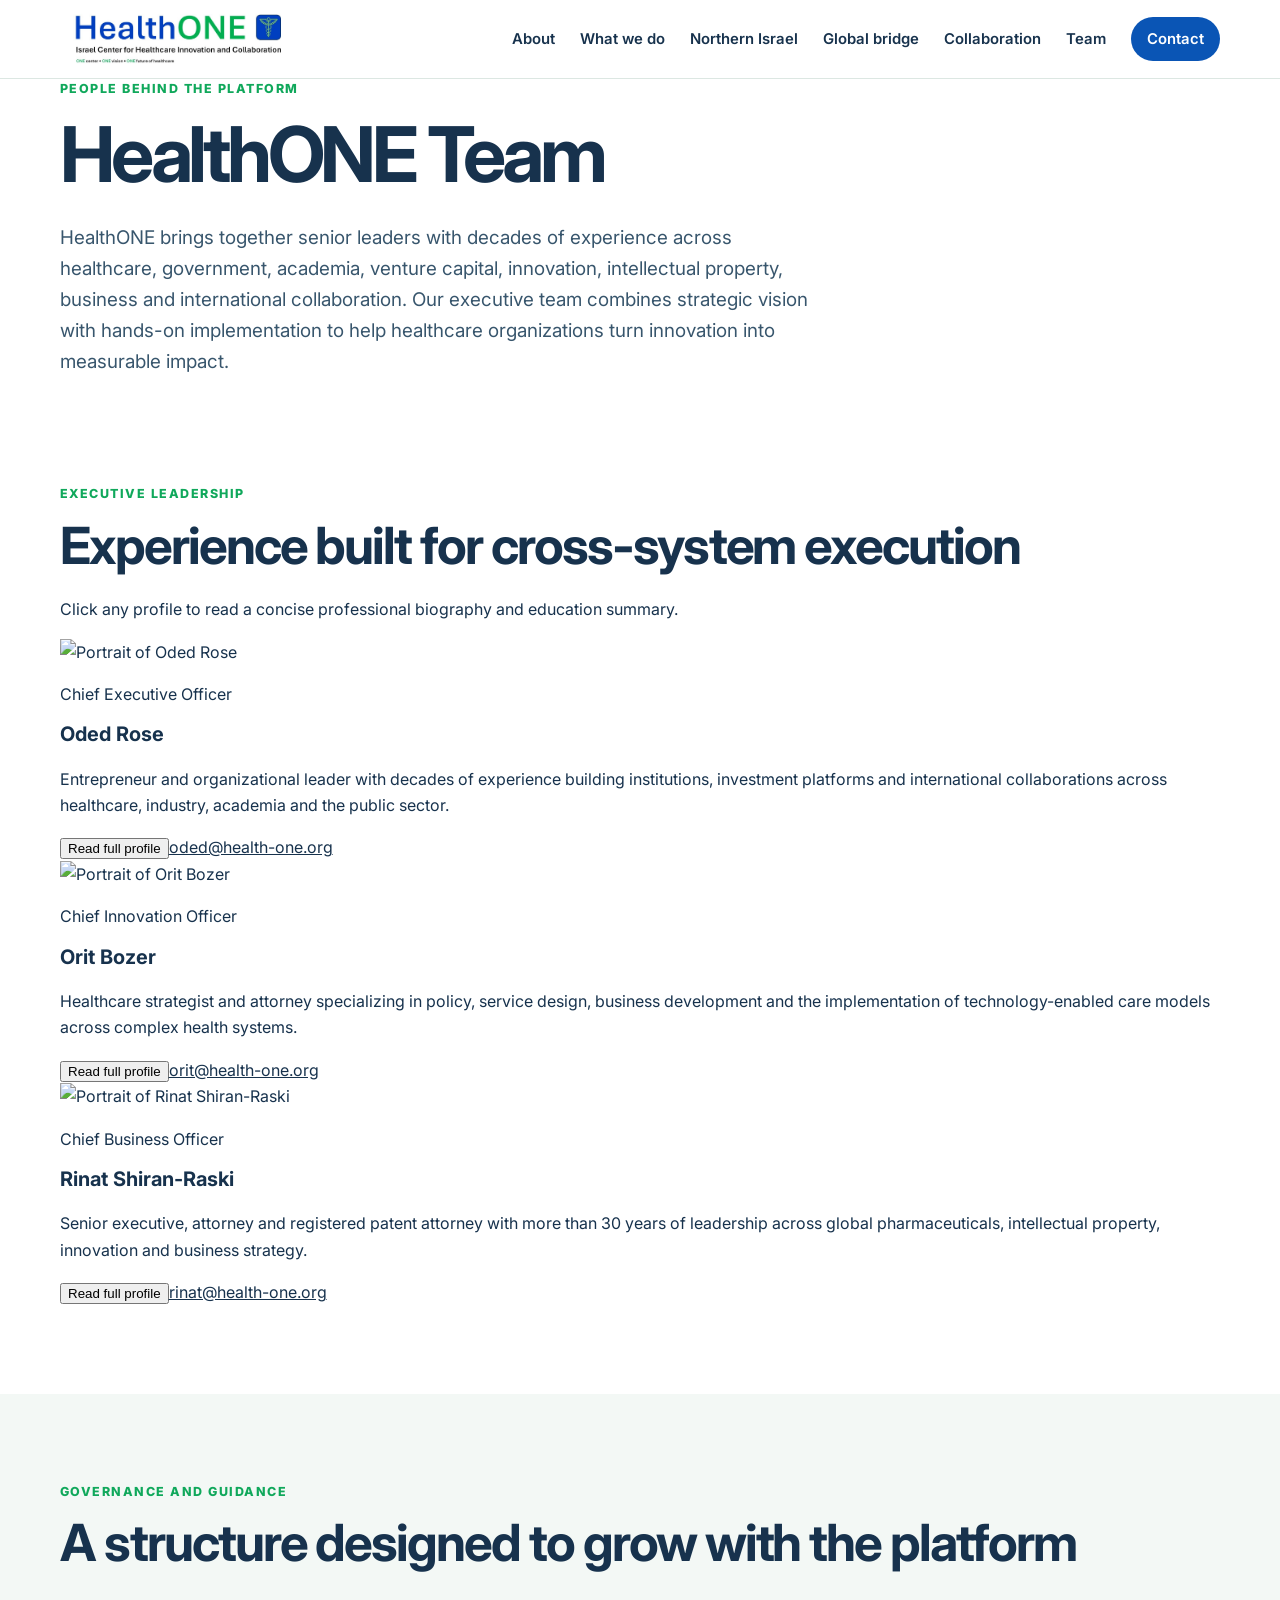
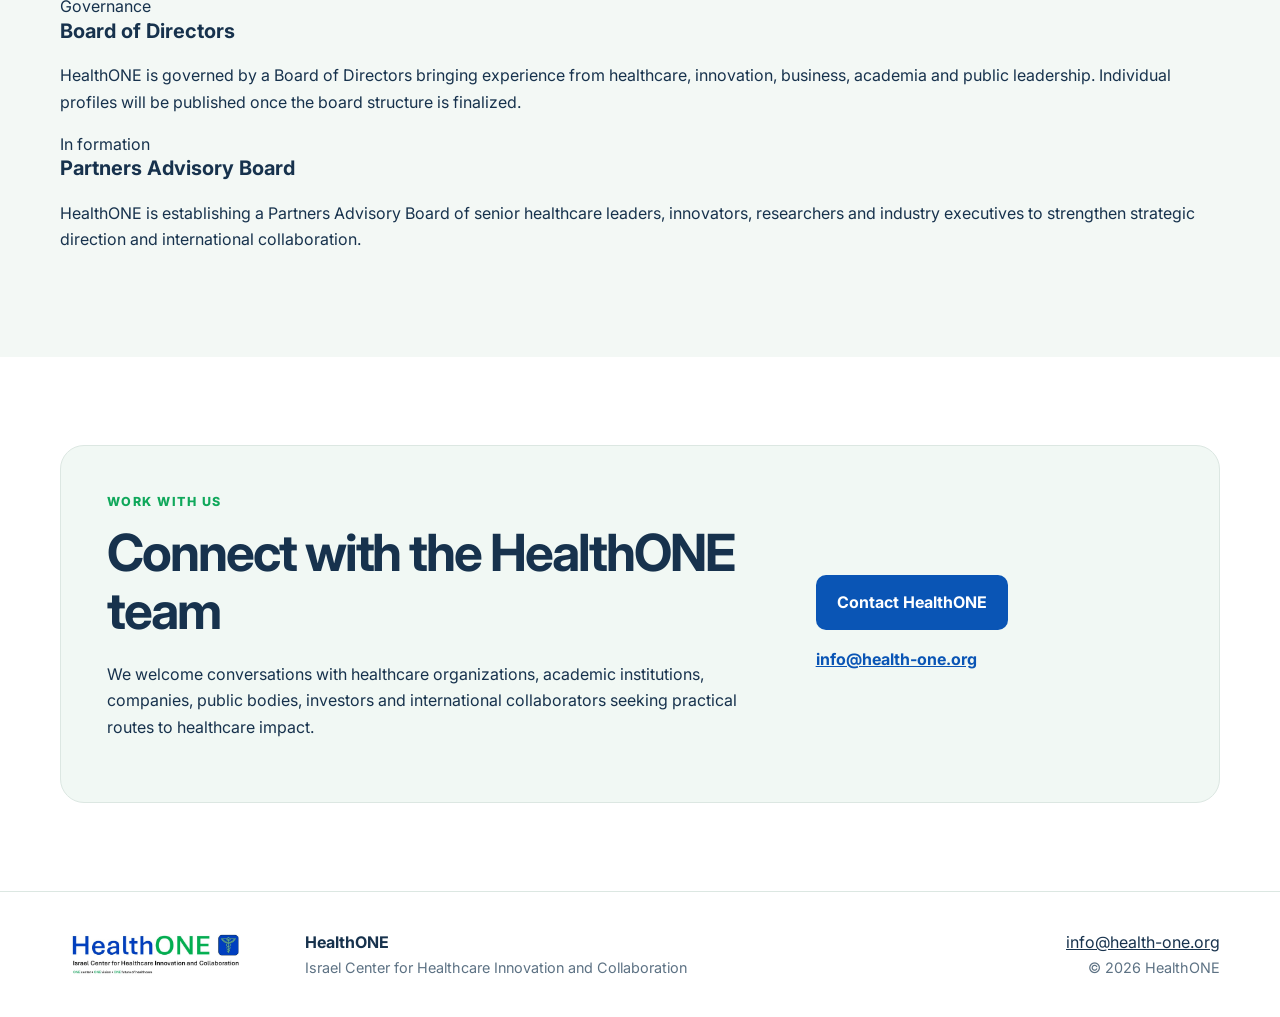
==== team.html @ ae6fb3e2 "Create HealthONE executive team page" ====
<!doctype html>
<html lang="en">
<head>
  <meta charset="utf-8">
  <meta name="viewport" content="width=device-width, initial-scale=1">
  <title>HealthONE Team | Executive Leadership</title>
  <meta name="description" content="Meet the HealthONE executive team, bringing senior experience across healthcare, government, innovation, venture capital, intellectual property, business and international collaboration.">
  <meta name="robots" content="index,follow,max-image-preview:large">
  <link rel="canonical" href="https://health-one.org/team.html">
  <link rel="icon" type="image/jpeg" href="/logo.jpg">
  <link rel="manifest" href="/site.webmanifest">
  <meta property="og:type" content="website">
  <meta property="og:site_name" content="HealthONE">
  <meta property="og:title" content="HealthONE Executive Team">
  <meta property="og:description" content="Senior leaders combining strategic vision with hands-on execution across healthcare, innovation, policy, business and international collaboration.">
  <meta property="og:url" content="https://health-one.org/team.html">
  <meta property="og:image" content="https://health-one.org/logo.jpg">
  <meta name="twitter:card" content="summary_large_image">
  <meta name="theme-color" content="#0a55b5">
  <link rel="preconnect" href="https://fonts.googleapis.com">
  <link rel="preconnect" href="https://fonts.gstatic.com" crossorigin>
  <link href="https://fonts.googleapis.com/css2?family=Inter:wght@400;500;600;700;800&display=swap" rel="stylesheet">
  <link rel="stylesheet" href="/styles.css">
  <script type="application/ld+json">
  {
    "@context": "https://schema.org",
    "@graph": [
      {
        "@type": "AboutPage",
        "name": "HealthONE Executive Team",
        "url": "https://health-one.org/team.html",
        "isPartOf": {"@type": "WebSite", "name": "HealthONE", "url": "https://health-one.org/"}
      },
      {
        "@type": "Person",
        "name": "Oded Rose",
        "jobTitle": "Chief Executive Officer",
        "worksFor": {"@type": "NonprofitOrganization", "name": "HealthONE", "url": "https://health-one.org/"}
      },
      {
        "@type": "Person",
        "name": "Orit Bozer",
        "jobTitle": "Chief Innovation Officer",
        "worksFor": {"@type": "NonprofitOrganization", "name": "HealthONE", "url": "https://health-one.org/"}
      },
      {
        "@type": "Person",
        "name": "Rinat Shiran-Raski",
        "jobTitle": "Chief Business Officer",
        "worksFor": {"@type": "NonprofitOrganization", "name": "HealthONE", "url": "https://health-one.org/"}
      }
    ]
  }
  </script>
</head>
<body>
  <header class="site-header">
    <div class="container nav-wrap">
      <a class="brand" href="/" aria-label="HealthONE home"><img src="/logo.jpg" alt="HealthONE - Israel Center for Healthcare Innovation and Collaboration"></a>
      <button class="menu-button" aria-expanded="false" aria-controls="main-nav">Menu</button>
      <nav id="main-nav" class="main-nav" aria-label="Main navigation">
        <a href="/#about">About</a><a href="/#work">What we do</a><a href="/#north">Northern Israel</a><a href="/#global">Global bridge</a><a href="/#membership">Collaboration</a><a href="/team.html" aria-current="page">Team</a><a class="nav-cta" href="mailto:info@health-one.org">Contact</a>
      </nav>
    </div>
  </header>

  <main>
    <section class="team-hero">
      <div class="container team-hero-inner">
        <p class="eyebrow">People behind the platform</p>
        <h1>HealthONE Team</h1>
        <p class="lead">HealthONE brings together senior leaders with decades of experience across healthcare, government, academia, venture capital, innovation, intellectual property, business and international collaboration. Our executive team combines strategic vision with hands-on implementation to help healthcare organizations turn innovation into measurable impact.</p>
      </div>
    </section>

    <section class="section team-section" aria-labelledby="executive-team-title">
      <div class="container">
        <div class="section-heading">
          <div><p class="eyebrow">Executive leadership</p><h2 id="executive-team-title">Experience built for cross-system execution</h2></div>
          <p>Click any profile to read a concise professional biography and education summary.</p>
        </div>

        <div class="team-grid">
          <article class="profile-card">
            <img src="/assets/team-oded.svg" alt="Portrait of Oded Rose" width="600" height="600">
            <div class="profile-card-body">
              <p class="profile-role">Chief Executive Officer</p>
              <h3>Oded Rose</h3>
              <p>Entrepreneur and organizational leader with decades of experience building institutions, investment platforms and international collaborations across healthcare, industry, academia and the public sector.</p>
              <div class="profile-links"><button class="profile-button" type="button" data-dialog="oded-profile">Read full profile</button><a href="mailto:oded@health-one.org">oded@health-one.org</a></div>
            </div>
          </article>

          <article class="profile-card">
            <img src="/assets/team-orit.svg" alt="Portrait of Orit Bozer" width="600" height="600">
            <div class="profile-card-body">
              <p class="profile-role">Chief Innovation Officer</p>
              <h3>Orit Bozer</h3>
              <p>Healthcare strategist and attorney specializing in policy, service design, business development and the implementation of technology-enabled care models across complex health systems.</p>
              <div class="profile-links"><button class="profile-button" type="button" data-dialog="orit-profile">Read full profile</button><a href="mailto:orit@health-one.org">orit@health-one.org</a></div>
            </div>
          </article>

          <article class="profile-card">
            <img src="/assets/team-rinat.svg" alt="Portrait of Rinat Shiran-Raski" width="600" height="600">
            <div class="profile-card-body">
              <p class="profile-role">Chief Business Officer</p>
              <h3>Rinat Shiran-Raski</h3>
              <p>Senior executive, attorney and registered patent attorney with more than 30 years of leadership across global pharmaceuticals, intellectual property, innovation and business strategy.</p>
              <div class="profile-links"><button class="profile-button" type="button" data-dialog="rinat-profile">Read full profile</button><a href="mailto:rinat@health-one.org">rinat@health-one.org</a></div>
            </div>
          </article>
        </div>
      </div>
    </section>

    <section class="section muted governance-section" aria-labelledby="governance-title">
      <div class="container">
        <p class="eyebrow">Governance and guidance</p>
        <h2 id="governance-title">A structure designed to grow with the platform</h2>
        <div class="future-grid">
          <article>
            <span class="future-label">Governance</span>
            <h3>Board of Directors</h3>
            <p>HealthONE is governed by a Board of Directors bringing experience from healthcare, innovation, business, academia and public leadership. Individual profiles will be published once the board structure is finalized.</p>
          </article>
          <article>
            <span class="future-label">In formation</span>
            <h3>Partners Advisory Board</h3>
            <p>HealthONE is establishing a Partners Advisory Board of senior healthcare leaders, innovators, researchers and industry executives to strengthen strategic direction and international collaboration.</p>
          </article>
        </div>
      </div>
    </section>

    <section class="section">
      <div class="container cta-panel">
        <div><p class="eyebrow">Work with us</p><h2>Connect with the HealthONE team</h2><p>We welcome conversations with healthcare organizations, academic institutions, companies, public bodies, investors and international collaborators seeking practical routes to healthcare impact.</p></div>
        <div class="cta-actions"><a class="button primary" href="mailto:info@health-one.org?subject=HealthONE%20collaboration">Contact HealthONE</a><a class="text-link" href="mailto:info@health-one.org">info@health-one.org</a></div>
      </div>
    </section>
  </main>

  <dialog class="profile-dialog" id="oded-profile" aria-labelledby="oded-name">
    <button class="dialog-close" type="button" aria-label="Close profile">×</button>
    <div class="dialog-profile-header"><img src="/assets/team-oded.svg" alt="" width="180" height="180"><div><p class="profile-role">Chief Executive Officer</p><h2 id="oded-name">Oded Rose</h2><a href="mailto:oded@health-one.org">oded@health-one.org</a></div></div>
    <div class="dialog-copy">
      <p>Oded Rose is an entrepreneur, executive and organizational leader with decades of experience founding, managing and scaling complex organizations. His work spans healthcare, industry, venture capital, academia and public affairs in Israel and internationally, with a particular focus on building cross-sector partnerships and translating strategy into execution.</p>
      <p>Oded has led organizations and initiatives from inception through growth, including strategy formation, multi-stakeholder ecosystem management, investment processes, business development and organizational alignment. As CEO of the Israel-America Chamber of Commerce, he launched and led a federally funded healthcare initiative that developed long-term medical innovation collaboration between Israel and the United States. He also founded and managed Aurum Ventures, an early Israeli investor in medical technology, and served on the boards of numerous biotechnology and medical-device companies.</p>
      <p>He founded HealthONE to connect healthcare organizations, academia, industry and public bodies and accelerate the system-wide implementation of healthcare innovation.</p>
      <h3>Education</h3>
      <ul><li>M.Sc. with Honors in Medical Research, Tel Aviv University School of Medicine</li><li>M.B.A., The Wharton School, University of Pennsylvania</li><li>M.A. in International Studies, University of Pennsylvania</li></ul>
    </div>
  </dialog>

  <dialog class="profile-dialog" id="orit-profile" aria-labelledby="orit-name">
    <button class="dialog-close" type="button" aria-label="Close profile">×</button>
    <div class="dialog-profile-header"><img src="/assets/team-orit.svg" alt="" width="180" height="180"><div><p class="profile-role">Chief Innovation Officer</p><h2 id="orit-name">Orit Bozer, Adv.</h2><a href="mailto:orit@health-one.org">orit@health-one.org</a></div></div>
    <div class="dialog-copy">
      <p>Orit Bozer is a healthcare strategic consultant and attorney with extensive experience in policy advocacy, business development and cross-organizational program management. She has deep familiarity with the Israeli healthcare system and the interfaces among regulators, healthcare providers, hospitals, technology companies, patient groups and public institutions.</p>
      <p>Orit specializes in mapping health-system needs, designing tailored service models and guiding programs from concept through implementation. She previously served as a senior advisor to Israel's Minister of Health, gaining in-depth experience in health policy, health economics and governmental decision-making. She has also developed technology-enabled services and care-delivery models for major healthcare organizations, including advanced homecare, remote services and resilient community-care capabilities.</p>
      <p>Her experience includes regulatory and compliance pathways for piloting and scaling healthcare innovation, as well as managing a United States–Israel technology innovation program that connected companies and healthcare stakeholders across both markets.</p>
      <h3>Education</h3>
      <ul><li>LL.B. in Law, Tel Aviv University</li><li>LL.M. in Law, Tel Aviv University</li></ul>
    </div>
  </dialog>

  <dialog class="profile-dialog" id="rinat-profile" aria-labelledby="rinat-name">
    <button class="dialog-close" type="button" aria-label="Close profile">×</button>
    <div class="dialog-profile-header"><img src="/assets/team-rinat.svg" alt="" width="180" height="180"><div><p class="profile-role">Chief Business Officer</p><h2 id="rinat-name">Rinat Shiran-Raski</h2><p class="credential-line">Adv., Registered Patent Attorney</p><a href="mailto:rinat@health-one.org">rinat@health-one.org</a></div></div>
    <div class="dialog-copy">
      <p>Rinat Shiran-Raski is a senior executive, attorney and registered patent attorney with more than 30 years of leadership experience in the global pharmaceutical industry. Her career operates at the intersection of science, intellectual property, law, innovation and business strategy.</p>
      <p>Rinat has formulated and executed business strategies, commercialized innovation, structured international partnerships and led change in complex, multi-stakeholder organizations across dozens of markets. In senior global intellectual-property and international legal roles, she established and led international teams and transformed technical functions into proactive, value-generating business partners.</p>
      <p>At HealthONE, Rinat supports innovation organizations and healthcare providers in moving from concept and pilot stages toward robust business models, strategic alliances, risk management and large-scale implementation. Her work combines regulatory insight, stakeholder alignment, commercialization strategy and end-to-end execution.</p>
      <h3>Education</h3>
      <ul><li>M.Sc. in Biology, Weizmann Institute of Science</li><li>B.Sc. in Biology, Tel Aviv University</li><li>LL.B. in Law, Reichman University</li></ul>
    </div>
  </dialog>

  <footer><div class="container footer-grid"><img src="/logo.jpg" alt="HealthONE"><div><strong>HealthONE</strong><span>Israel Center for Healthcare Innovation and Collaboration</span></div><div><a href="mailto:info@health-one.org">info@health-one.org</a><span>© 2026 HealthONE</span></div></div></footer>
  <script src="/script.js" defer></script>
</body>
</html>
---- styles.css ----
:root{--blue:#0a55b5;--green:#10a85b;--ink:#17324d;--muted:#5d7284;--pale:#f3f8f5;--line:#dce7e2;--white:#fff;--max:1160px}*{box-sizing:border-box}html{scroll-behavior:smooth}body{margin:0;font-family:Inter,Arial,sans-serif;color:var(--ink);line-height:1.65;background:#fff}a{color:inherit}.container{width:min(var(--max),calc(100% - 40px));margin:auto}.site-header{position:sticky;top:0;z-index:20;background:rgba(255,255,255,.94);backdrop-filter:blur(12px);border-bottom:1px solid var(--line)}.nav-wrap{min-height:78px;display:flex;align-items:center;justify-content:space-between;gap:24px}.brand img{display:block;width:260px;max-width:42vw}.main-nav{display:flex;align-items:center;gap:25px;font-size:.93rem;font-weight:600}.main-nav a{text-decoration:none}.nav-cta{padding:10px 16px;border-radius:999px;background:var(--blue);color:#fff}.menu-button{display:none}.hero{padding:92px 0;background:radial-gradient(circle at 86% 15%,#dff5e8,transparent 32%),linear-gradient(135deg,#f7fbff,#f7fcf8)}.hero-grid{display:grid;grid-template-columns:1.55fr .8fr;gap:60px;align-items:center}.eyebrow{margin:0 0 12px;color:var(--green);font-weight:800;text-transform:uppercase;letter-spacing:.12em;font-size:.78rem}h1,h2,h3{line-height:1.12;margin-top:0}h1{font-size:clamp(2.7rem,6vw,5.2rem);letter-spacing:-.055em;margin-bottom:24px}h2{font-size:clamp(2rem,4vw,3.5rem);letter-spacing:-.04em;margin-bottom:22px}h3{font-size:1.25rem}.lead{font-size:1.18rem;color:#38566d;max-width:760px}.lead-small{font-size:1.08rem;color:#38566d}.actions{display:flex;gap:14px;flex-wrap:wrap;margin-top:32px}.button{display:inline-block;padding:14px 21px;border-radius:10px;text-decoration:none;font-weight:700}.primary{background:var(--blue);color:#fff}.secondary{border:1px solid var(--blue);color:var(--blue);background:#fff}.hero-card,.north-panel{background:#fff;border:1px solid var(--line);border-radius:24px;padding:30px;box-shadow:0 20px 55px rgba(23,50,77,.09)}.hero-card strong{display:block;font-size:1.55rem;line-height:1.25;margin:8px 0 18px}.card-kicker{font-size:.82rem;color:var(--blue);font-weight:800;text-transform:uppercase}.hero-card ul{padding-left:20px;margin-bottom:0}.section{padding:88px 0}.muted{background:var(--pale)}.split{display:grid;grid-template-columns:.85fr 1.15fr;gap:70px}.body-copy{font-size:1.08rem;color:#38566d}.cards{display:grid;gap:20px;margin-top:38px}.cards.four{grid-template-columns:repeat(4,1fr)}.cards article{background:#fff;border:1px solid var(--line);border-radius:18px;padding:26px}.cards article span{font-size:.8rem;color:var(--green);font-weight:800}.cards article p{color:var(--muted);margin-bottom:0}.north{background:linear-gradient(145deg,#0b4d9a,#0a6e75);color:#fff}.north .eyebrow{color:#81e2aa}.north-grid{display:grid;grid-template-columns:.85fr 1.15fr;gap:50px;align-items:start}.north .lead-small{color:#dbeafa}.north-panel{color:var(--ink)}.mini-grid{display:grid;grid-template-columns:1fr 1fr;gap:14px;margin-top:22px}.mini-grid div{background:var(--pale);padding:16px;border-radius:12px}.mini-grid b,.mini-grid span{display:block}.mini-grid span{font-size:.9rem;color:var(--muted);margin-top:4px}.process{display:grid;grid-template-columns:repeat(4,1fr);gap:18px;margin-top:36px}.process div{border-top:3px solid var(--green);padding-top:20px}.process i{font-style:normal;color:var(--blue);font-weight:800}.process p{color:var(--muted)}.status-note{margin-top:40px;padding:24px;border-radius:14px;background:#edf6ff;border-left:5px solid var(--blue)}.cta-panel{display:grid;grid-template-columns:1.3fr .7fr;gap:45px;background:#f1f8f4;border:1px solid var(--line);border-radius:24px;padding:46px}.cta-actions{display:flex;flex-direction:column;gap:16px;align-items:flex-start;justify-content:center}.text-link{color:var(--blue);font-weight:700}footer{border-top:1px solid var(--line);padding:32px 0}.footer-grid{display:grid;grid-template-columns:220px 1fr auto;gap:25px;align-items:center}.footer-grid img{width:210px}.footer-grid span,.footer-grid strong{display:block}.footer-grid span{color:var(--muted);font-size:.9rem}.footer-grid div:last-child{text-align:right}@media(max-width:900px){.main-nav{display:none;position:absolute;left:20px;right:20px;top:70px;padding:20px;background:#fff;border:1px solid var(--line);border-radius:15px;box-shadow:0 12px 35px rgba(0,0,0,.1);flex-direction:column;align-items:flex-start}.main-nav.open{display:flex}.menu-button{display:block;border:1px solid var(--line);background:#fff;border-radius:8px;padding:9px 12px}.hero-grid,.split,.north-grid,.cta-panel{grid-template-columns:1fr}.cards.four,.process{grid-template-columns:1fr 1fr}.hero{padding:65px 0}.section{padding:65px 0}.footer-grid{grid-template-columns:1fr}.footer-grid div:last-child{text-align:left}}@media(max-width:560px){.container{width:min(100% - 28px,var(--max))}.brand img{width:220px;max-width:65vw}.cards.four,.process,.mini-grid{grid-template-columns:1fr}.hero-card,.north-panel,.cta-panel{padding:23px}h1{font-size:2.65rem}.actions .button{width:100%;text-align:center}}
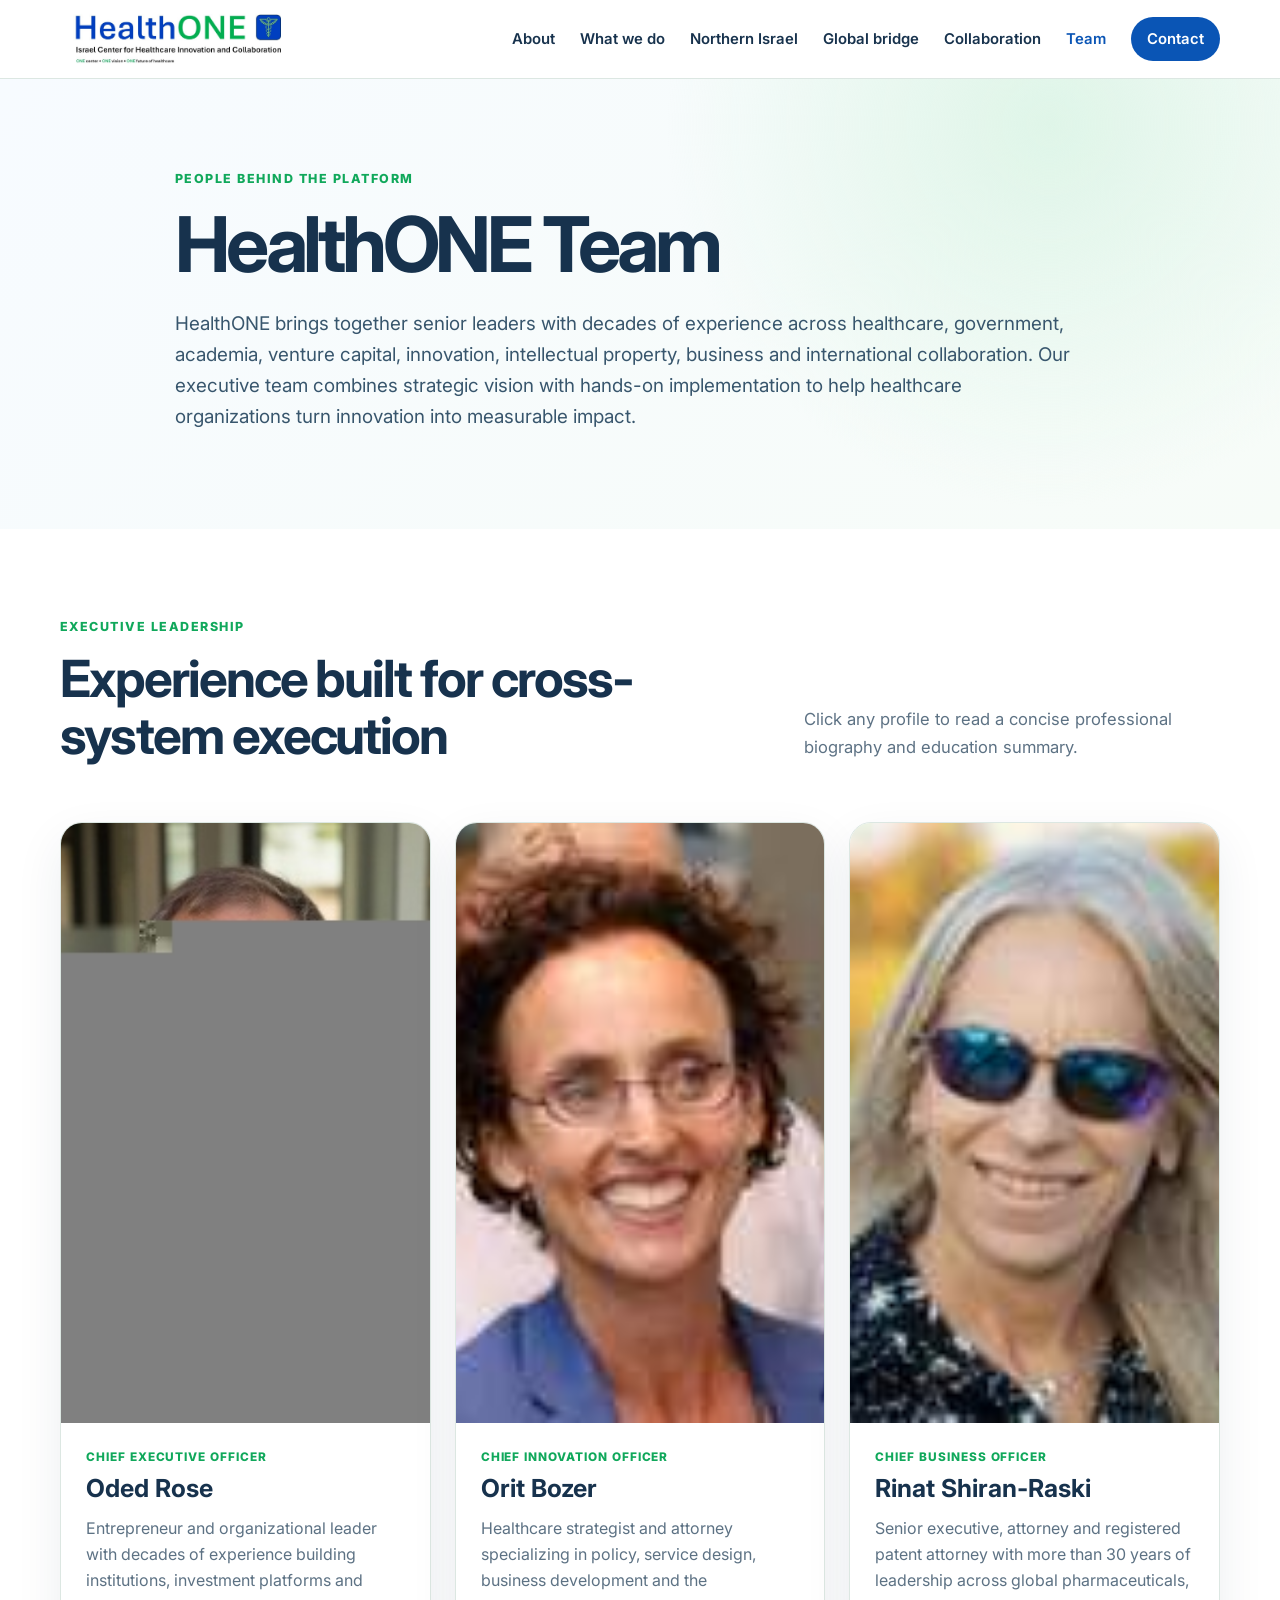
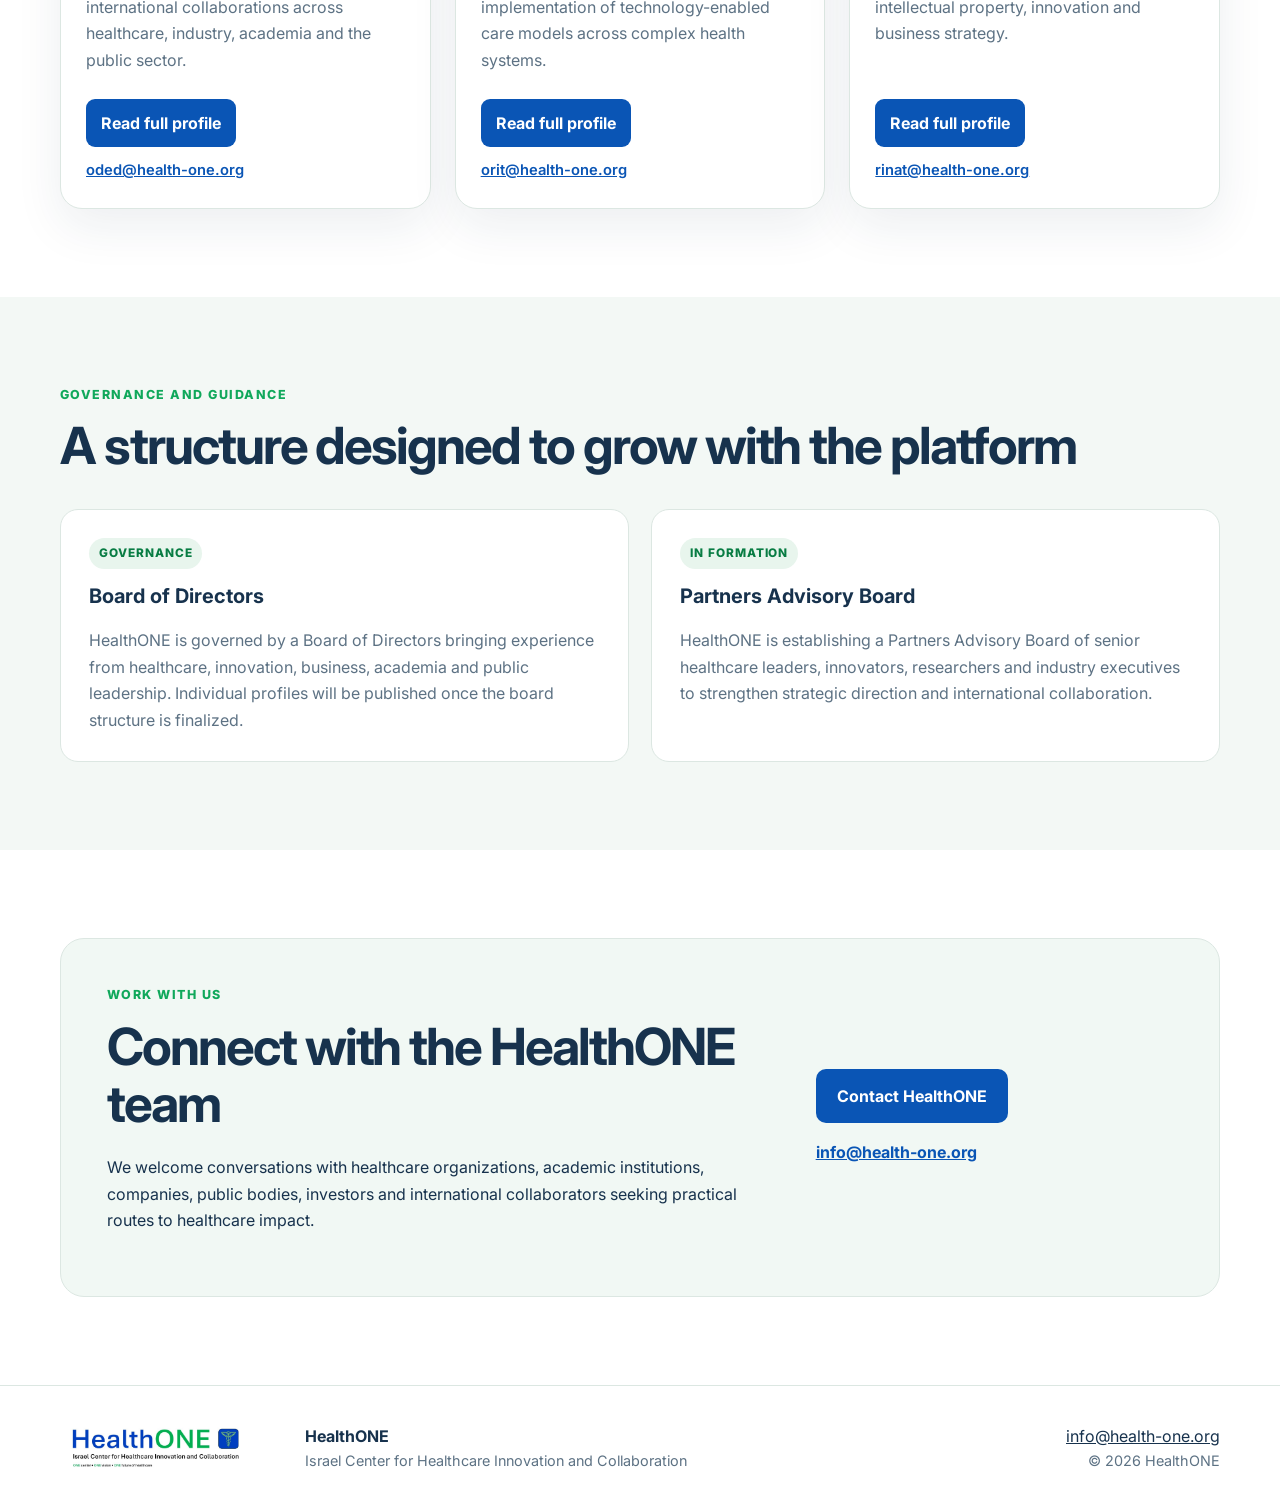
==== commit fa90db5b: "Complete Team page styling and profile dialogs" ====
--- a/team.html
+++ b/team.html
@@ -21,6 +21,7 @@
   <link rel="preconnect" href="https://fonts.gstatic.com" crossorigin>
   <link href="https://fonts.googleapis.com/css2?family=Inter:wght@400;500;600;700;800&display=swap" rel="stylesheet">
   <link rel="stylesheet" href="/styles.css">
+  <link rel="stylesheet" href="/team.css">
   <script type="application/ld+json">
   {
     "@context": "https://schema.org",
@@ -179,5 +180,6 @@
 
   <footer><div class="container footer-grid"><img src="/logo.jpg" alt="HealthONE"><div><strong>HealthONE</strong><span>Israel Center for Healthcare Innovation and Collaboration</span></div><div><a href="mailto:info@health-one.org">info@health-one.org</a><span>© 2026 HealthONE</span></div></div></footer>
   <script src="/script.js" defer></script>
+  <script src="/team.js" defer></script>
 </body>
-</html>
+</html>
--- a/team.css
+++ b/team.css
@@ -0,0 +1,2 @@
+/* HealthONE team page */
+.compact-button{padding:11px 17px;margin-top:8px}.main-nav a[aria-current="page"]{color:var(--blue)}.team-hero{padding:90px 0 78px;background:radial-gradient(circle at 82% 10%,#dff5e8,transparent 34%),linear-gradient(135deg,#f7fbff,#f7fcf8)}.team-hero-inner{max-width:930px}.team-hero h1{margin-bottom:20px}.team-hero .lead{max-width:900px}.section-heading{display:grid;grid-template-columns:1.25fr .75fr;gap:50px;align-items:end;margin-bottom:36px}.section-heading>p{color:var(--muted);font-size:1.04rem;margin:0 0 25px}.team-grid{display:grid;grid-template-columns:repeat(3,1fr);gap:24px}.profile-card{display:flex;flex-direction:column;background:#fff;border:1px solid var(--line);border-radius:22px;overflow:hidden;box-shadow:0 18px 48px rgba(23,50,77,.08)}.profile-card>img{display:block;width:100%;aspect-ratio:1/1;object-fit:cover;object-position:center}.profile-card-body{display:flex;flex-direction:column;flex:1;padding:25px}.profile-role{margin:0 0 7px;color:var(--green);font-weight:800;text-transform:uppercase;letter-spacing:.08em;font-size:.74rem}.profile-card h3{font-size:1.55rem;margin-bottom:12px}.profile-card-body>p:not(.profile-role){color:var(--muted);margin-top:0}.profile-links{display:flex;flex-direction:column;align-items:flex-start;gap:11px;margin-top:auto;padding-top:10px}.profile-links a,.dialog-profile-header a{color:var(--blue);font-weight:600;font-size:.92rem}.profile-button{border:0;border-radius:9px;background:var(--blue);color:#fff;font:inherit;font-weight:700;padding:11px 15px;cursor:pointer}.profile-button:hover,.profile-button:focus-visible{background:#083f88}.future-grid{display:grid;grid-template-columns:1fr 1fr;gap:22px;margin-top:34px}.future-grid article{background:#fff;border:1px solid var(--line);border-radius:18px;padding:28px}.future-grid article p{color:var(--muted);margin-bottom:0}.future-label{display:inline-block;padding:6px 10px;margin-bottom:16px;border-radius:999px;background:#e8f5ed;color:#087c43;font-size:.74rem;font-weight:800;text-transform:uppercase;letter-spacing:.08em}.profile-dialog{width:min(760px,calc(100% - 28px));max-height:88vh;border:0;border-radius:24px;padding:34px;box-shadow:0 24px 90px rgba(0,0,0,.3);color:var(--ink)}.profile-dialog::backdrop{background:rgba(12,32,50,.72);backdrop-filter:blur(3px)}.dialog-close{position:absolute;right:18px;top:14px;width:40px;height:40px;border:0;border-radius:50%;background:#edf3f7;color:var(--ink);font-size:1.7rem;line-height:1;cursor:pointer}.dialog-profile-header{display:grid;grid-template-columns:150px 1fr;gap:24px;align-items:center;padding-right:36px;margin-bottom:26px}.dialog-profile-header img{width:150px;height:150px;border-radius:18px;object-fit:cover}.dialog-profile-header h2{font-size:2.15rem;margin-bottom:7px}.credential-line{color:var(--muted);margin:-2px 0 6px}.dialog-copy{color:#38566d}.dialog-copy h3{color:var(--ink);margin-top:28px}.dialog-copy li{margin-bottom:7px}@media(max-width:900px){.section-heading,.team-grid{grid-template-columns:1fr}.section-heading{gap:8px}.section-heading>p{margin-bottom:0}.team-grid{max-width:610px;margin-inline:auto}.future-grid{grid-template-columns:1fr}}@media(max-width:560px){.team-hero{padding:62px 0 52px}.profile-dialog{padding:24px 20px}.dialog-profile-header{grid-template-columns:90px 1fr;gap:16px}.dialog-profile-header img{width:90px;height:90px;border-radius:14px}.dialog-profile-header h2{font-size:1.65rem}.profile-card-body{padding:21px}}
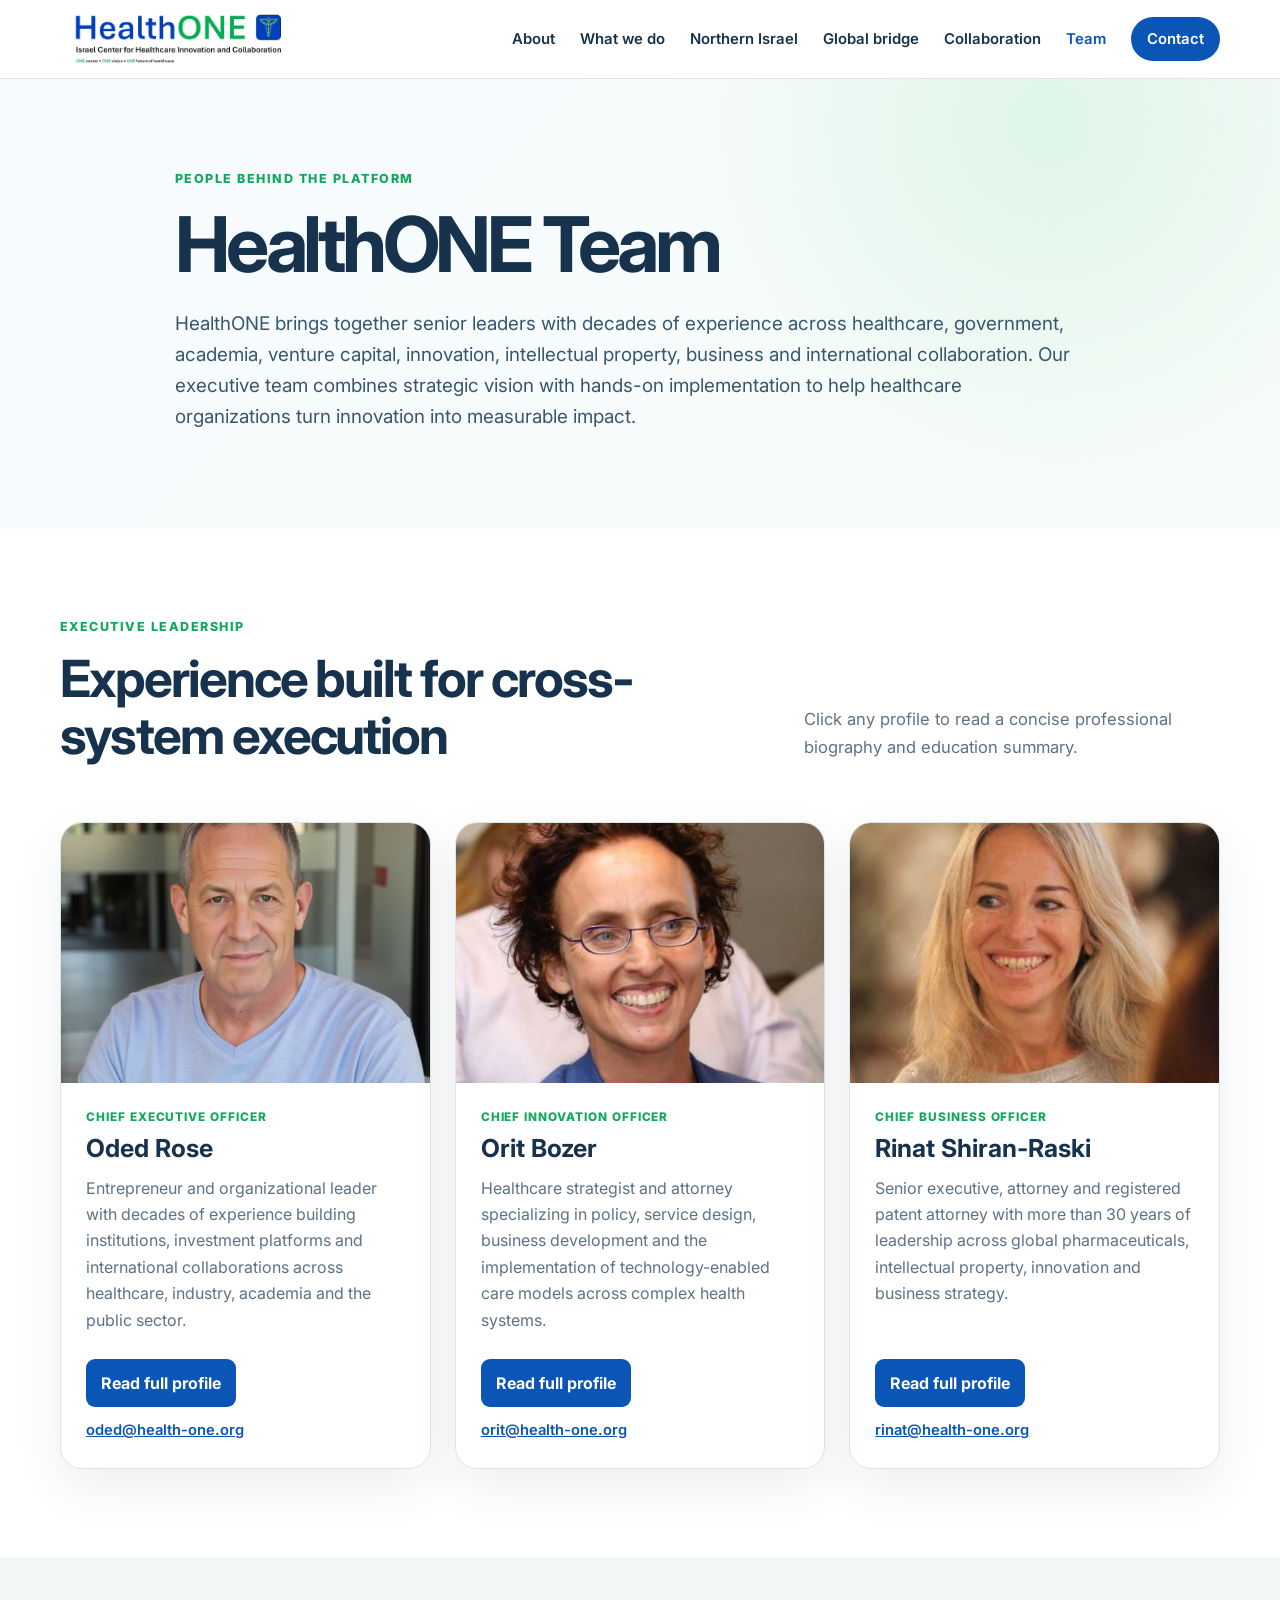
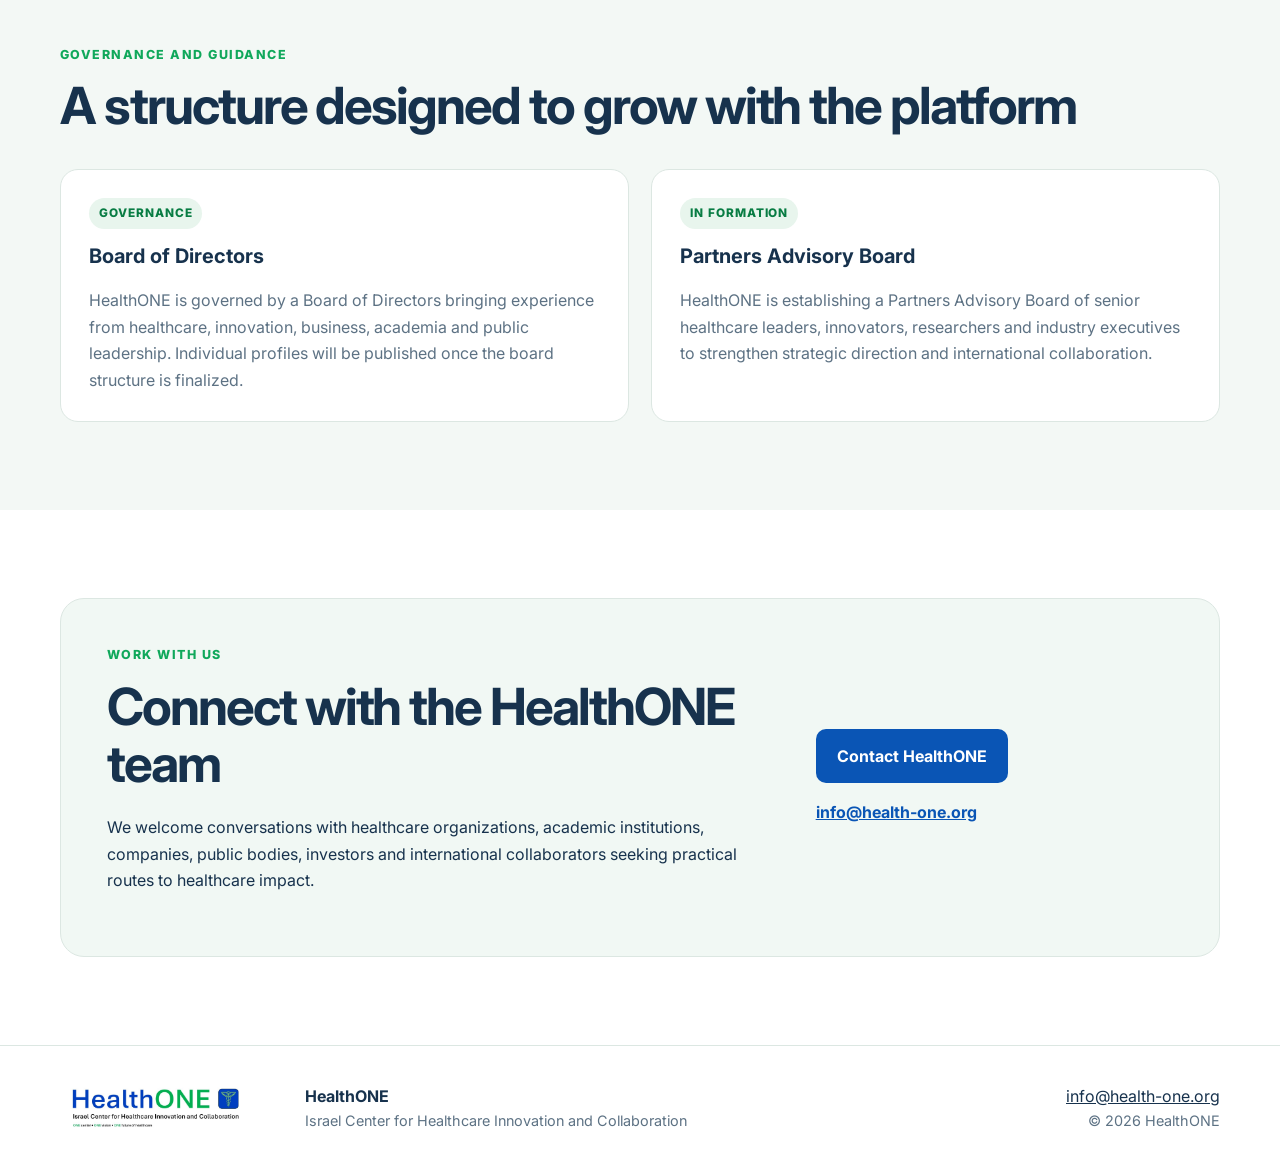
==== commit 11dba8f4: "Use uploaded JPG team portraits" ====
--- a/team.html
+++ b/team.html
@@ -83,7 +83,7 @@
 
         <div class="team-grid">
           <article class="profile-card">
-            <img src="/assets/team-oded.svg" alt="Portrait of Oded Rose" width="600" height="600">
+            <img src="/team-oded-v2.jpg" alt="Portrait of Oded Rose" width="600" height="600">
             <div class="profile-card-body">
               <p class="profile-role">Chief Executive Officer</p>
               <h3>Oded Rose</h3>
@@ -93,7 +93,7 @@
           </article>
 
           <article class="profile-card">
-            <img src="/assets/team-orit.svg" alt="Portrait of Orit Bozer" width="600" height="600">
+            <img src="/team-orit-v2.jpg" alt="Portrait of Orit Bozer" width="600" height="600">
             <div class="profile-card-body">
               <p class="profile-role">Chief Innovation Officer</p>
               <h3>Orit Bozer</h3>
@@ -103,7 +103,7 @@
           </article>
 
           <article class="profile-card">
-            <img src="/assets/team-rinat.svg" alt="Portrait of Rinat Shiran-Raski" width="600" height="600">
+            <img src="/team-rinat-v2.jpg" alt="Portrait of Rinat Shiran-Raski" width="600" height="600">
             <div class="profile-card-body">
               <p class="profile-role">Chief Business Officer</p>
               <h3>Rinat Shiran-Raski</h3>
@@ -144,7 +144,7 @@
 
   <dialog class="profile-dialog" id="oded-profile" aria-labelledby="oded-name">
     <button class="dialog-close" type="button" aria-label="Close profile">×</button>
-    <div class="dialog-profile-header"><img src="/assets/team-oded.svg" alt="" width="180" height="180"><div><p class="profile-role">Chief Executive Officer</p><h2 id="oded-name">Oded Rose</h2><a href="mailto:oded@health-one.org">oded@health-one.org</a></div></div>
+    <div class="dialog-profile-header"><img src="/team-oded-v2.jpg" alt="" width="180" height="180"><div><p class="profile-role">Chief Executive Officer</p><h2 id="oded-name">Oded Rose</h2><a href="mailto:oded@health-one.org">oded@health-one.org</a></div></div>
     <div class="dialog-copy">
       <p>Oded Rose is an entrepreneur, executive and organizational leader with decades of experience founding, managing and scaling complex organizations. His work spans healthcare, industry, venture capital, academia and public affairs in Israel and internationally, with a particular focus on building cross-sector partnerships and translating strategy into execution.</p>
       <p>Oded has led organizations and initiatives from inception through growth, including strategy formation, multi-stakeholder ecosystem management, investment processes, business development and organizational alignment. As CEO of the Israel-America Chamber of Commerce, he launched and led a federally funded healthcare initiative that developed long-term medical innovation collaboration between Israel and the United States. He also founded and managed Aurum Ventures, an early Israeli investor in medical technology, and served on the boards of numerous biotechnology and medical-device companies.</p>
@@ -156,7 +156,7 @@
 
   <dialog class="profile-dialog" id="orit-profile" aria-labelledby="orit-name">
     <button class="dialog-close" type="button" aria-label="Close profile">×</button>
-    <div class="dialog-profile-header"><img src="/assets/team-orit.svg" alt="" width="180" height="180"><div><p class="profile-role">Chief Innovation Officer</p><h2 id="orit-name">Orit Bozer, Adv.</h2><a href="mailto:orit@health-one.org">orit@health-one.org</a></div></div>
+    <div class="dialog-profile-header"><img src="/team-orit-v2.jpg" alt="" width="180" height="180"><div><p class="profile-role">Chief Innovation Officer</p><h2 id="orit-name">Orit Bozer, Adv.</h2><a href="mailto:orit@health-one.org">orit@health-one.org</a></div></div>
     <div class="dialog-copy">
       <p>Orit Bozer is a healthcare strategic consultant and attorney with extensive experience in policy advocacy, business development and cross-organizational program management. She has deep familiarity with the Israeli healthcare system and the interfaces among regulators, healthcare providers, hospitals, technology companies, patient groups and public institutions.</p>
       <p>Orit specializes in mapping health-system needs, designing tailored service models and guiding programs from concept through implementation. She previously served as a senior advisor to Israel's Minister of Health, gaining in-depth experience in health policy, health economics and governmental decision-making. She has also developed technology-enabled services and care-delivery models for major healthcare organizations, including advanced homecare, remote services and resilient community-care capabilities.</p>
@@ -168,7 +168,7 @@
 
   <dialog class="profile-dialog" id="rinat-profile" aria-labelledby="rinat-name">
     <button class="dialog-close" type="button" aria-label="Close profile">×</button>
-    <div class="dialog-profile-header"><img src="/assets/team-rinat.svg" alt="" width="180" height="180"><div><p class="profile-role">Chief Business Officer</p><h2 id="rinat-name">Rinat Shiran-Raski</h2><p class="credential-line">Adv., Registered Patent Attorney</p><a href="mailto:rinat@health-one.org">rinat@health-one.org</a></div></div>
+    <div class="dialog-profile-header"><img src="/team-rinat-v2.jpg" alt="" width="180" height="180"><div><p class="profile-role">Chief Business Officer</p><h2 id="rinat-name">Rinat Shiran-Raski</h2><p class="credential-line">Adv., Registered Patent Attorney</p><a href="mailto:rinat@health-one.org">rinat@health-one.org</a></div></div>
     <div class="dialog-copy">
       <p>Rinat Shiran-Raski is a senior executive, attorney and registered patent attorney with more than 30 years of leadership experience in the global pharmaceutical industry. Her career operates at the intersection of science, intellectual property, law, innovation and business strategy.</p>
       <p>Rinat has formulated and executed business strategies, commercialized innovation, structured international partnerships and led change in complex, multi-stakeholder organizations across dozens of markets. In senior global intellectual-property and international legal roles, she established and led international teams and transformed technical functions into proactive, value-generating business partners.</p>
@@ -182,4 +182,4 @@
   <script src="/script.js" defer></script>
   <script src="/team.js" defer></script>
 </body>
-</html>+</html>
--- a/team.css
+++ b/team.css
@@ -1,2 +1,2 @@
 /* HealthONE team page */
-.compact-button{padding:11px 17px;margin-top:8px}.main-nav a[aria-current="page"]{color:var(--blue)}.team-hero{padding:90px 0 78px;background:radial-gradient(circle at 82% 10%,#dff5e8,transparent 34%),linear-gradient(135deg,#f7fbff,#f7fcf8)}.team-hero-inner{max-width:930px}.team-hero h1{margin-bottom:20px}.team-hero .lead{max-width:900px}.section-heading{display:grid;grid-template-columns:1.25fr .75fr;gap:50px;align-items:end;margin-bottom:36px}.section-heading>p{color:var(--muted);font-size:1.04rem;margin:0 0 25px}.team-grid{display:grid;grid-template-columns:repeat(3,1fr);gap:24px}.profile-card{display:flex;flex-direction:column;background:#fff;border:1px solid var(--line);border-radius:22px;overflow:hidden;box-shadow:0 18px 48px rgba(23,50,77,.08)}.profile-card>img{display:block;width:100%;aspect-ratio:1/1;object-fit:cover;object-position:center}.profile-card-body{display:flex;flex-direction:column;flex:1;padding:25px}.profile-role{margin:0 0 7px;color:var(--green);font-weight:800;text-transform:uppercase;letter-spacing:.08em;font-size:.74rem}.profile-card h3{font-size:1.55rem;margin-bottom:12px}.profile-card-body>p:not(.profile-role){color:var(--muted);margin-top:0}.profile-links{display:flex;flex-direction:column;align-items:flex-start;gap:11px;margin-top:auto;padding-top:10px}.profile-links a,.dialog-profile-header a{color:var(--blue);font-weight:600;font-size:.92rem}.profile-button{border:0;border-radius:9px;background:var(--blue);color:#fff;font:inherit;font-weight:700;padding:11px 15px;cursor:pointer}.profile-button:hover,.profile-button:focus-visible{background:#083f88}.future-grid{display:grid;grid-template-columns:1fr 1fr;gap:22px;margin-top:34px}.future-grid article{background:#fff;border:1px solid var(--line);border-radius:18px;padding:28px}.future-grid article p{color:var(--muted);margin-bottom:0}.future-label{display:inline-block;padding:6px 10px;margin-bottom:16px;border-radius:999px;background:#e8f5ed;color:#087c43;font-size:.74rem;font-weight:800;text-transform:uppercase;letter-spacing:.08em}.profile-dialog{width:min(760px,calc(100% - 28px));max-height:88vh;border:0;border-radius:24px;padding:34px;box-shadow:0 24px 90px rgba(0,0,0,.3);color:var(--ink)}.profile-dialog::backdrop{background:rgba(12,32,50,.72);backdrop-filter:blur(3px)}.dialog-close{position:absolute;right:18px;top:14px;width:40px;height:40px;border:0;border-radius:50%;background:#edf3f7;color:var(--ink);font-size:1.7rem;line-height:1;cursor:pointer}.dialog-profile-header{display:grid;grid-template-columns:150px 1fr;gap:24px;align-items:center;padding-right:36px;margin-bottom:26px}.dialog-profile-header img{width:150px;height:150px;border-radius:18px;object-fit:cover}.dialog-profile-header h2{font-size:2.15rem;margin-bottom:7px}.credential-line{color:var(--muted);margin:-2px 0 6px}.dialog-copy{color:#38566d}.dialog-copy h3{color:var(--ink);margin-top:28px}.dialog-copy li{margin-bottom:7px}@media(max-width:900px){.section-heading,.team-grid{grid-template-columns:1fr}.section-heading{gap:8px}.section-heading>p{margin-bottom:0}.team-grid{max-width:610px;margin-inline:auto}.future-grid{grid-template-columns:1fr}}@media(max-width:560px){.team-hero{padding:62px 0 52px}.profile-dialog{padding:24px 20px}.dialog-profile-header{grid-template-columns:90px 1fr;gap:16px}.dialog-profile-header img{width:90px;height:90px;border-radius:14px}.dialog-profile-header h2{font-size:1.65rem}.profile-card-body{padding:21px}}+.compact-button{padding:11px 17px;margin-top:8px}.main-nav a[aria-current="page"]{color:var(--blue)}.team-hero{padding:90px 0 78px;background:radial-gradient(circle at 82% 10%,#dff5e8,transparent 34%),linear-gradient(135deg,#f7fbff,#f7fcf8)}.team-hero-inner{max-width:930px}.team-hero h1{margin-bottom:20px}.team-hero .lead{max-width:900px}.section-heading{display:grid;grid-template-columns:1.25fr .75fr;gap:50px;align-items:end;margin-bottom:36px}.section-heading>p{color:var(--muted);font-size:1.04rem;margin:0 0 25px}.team-grid{display:grid;grid-template-columns:repeat(3,1fr);gap:24px}.profile-card{display:flex;flex-direction:column;background:#fff;border:1px solid var(--line);border-radius:22px;overflow:hidden;box-shadow:0 18px 48px rgba(23,50,77,.08)}.profile-card>img{display:block;width:100%;aspect-ratio:4/3;max-height:260px;object-fit:cover;object-position:center}.profile-card-body{display:flex;flex-direction:column;flex:1;padding:25px}.profile-role{margin:0 0 7px;color:var(--green);font-weight:800;text-transform:uppercase;letter-spacing:.08em;font-size:.74rem}.profile-card h3{font-size:1.55rem;margin-bottom:12px}.profile-card-body>p:not(.profile-role){color:var(--muted);margin-top:0}.profile-links{display:flex;flex-direction:column;align-items:flex-start;gap:11px;margin-top:auto;padding-top:10px}.profile-links a,.dialog-profile-header a{color:var(--blue);font-weight:600;font-size:.92rem}.profile-button{border:0;border-radius:9px;background:var(--blue);color:#fff;font:inherit;font-weight:700;padding:11px 15px;cursor:pointer}.profile-button:hover,.profile-button:focus-visible{background:#083f88}.future-grid{display:grid;grid-template-columns:1fr 1fr;gap:22px;margin-top:34px}.future-grid article{background:#fff;border:1px solid var(--line);border-radius:18px;padding:28px}.future-grid article p{color:var(--muted);margin-bottom:0}.future-label{display:inline-block;padding:6px 10px;margin-bottom:16px;border-radius:999px;background:#e8f5ed;color:#087c43;font-size:.74rem;font-weight:800;text-transform:uppercase;letter-spacing:.08em}.profile-dialog{width:min(760px,calc(100% - 28px));max-height:88vh;border:0;border-radius:24px;padding:34px;box-shadow:0 24px 90px rgba(0,0,0,.3);color:var(--ink)}.profile-dialog::backdrop{background:rgba(12,32,50,.72);backdrop-filter:blur(3px)}.dialog-close{position:absolute;right:18px;top:14px;width:40px;height:40px;border:0;border-radius:50%;background:#edf3f7;color:var(--ink);font-size:1.7rem;line-height:1;cursor:pointer}.dialog-profile-header{display:grid;grid-template-columns:120px 1fr;gap:22px;align-items:center;padding-right:36px;margin-bottom:26px}.dialog-profile-header img{width:120px;height:120px;border-radius:18px;object-fit:cover}.dialog-profile-header h2{font-size:2.15rem;margin-bottom:7px}.credential-line{color:var(--muted);margin:-2px 0 6px}.dialog-copy{color:#38566d}.dialog-copy h3{color:var(--ink);margin-top:28px}.dialog-copy li{margin-bottom:7px}@media(max-width:900px){.section-heading,.team-grid{grid-template-columns:1fr}.section-heading{gap:8px}.section-heading>p{margin-bottom:0}.team-grid{max-width:610px;margin-inline:auto}.future-grid{grid-template-columns:1fr}}@media(max-width:560px){.team-hero{padding:62px 0 52px}.profile-dialog{padding:24px 20px}.dialog-profile-header{grid-template-columns:84px 1fr;gap:16px}.dialog-profile-header img{width:84px;height:84px;border-radius:14px}.dialog-profile-header h2{font-size:1.65rem}.profile-card-body{padding:21px}}
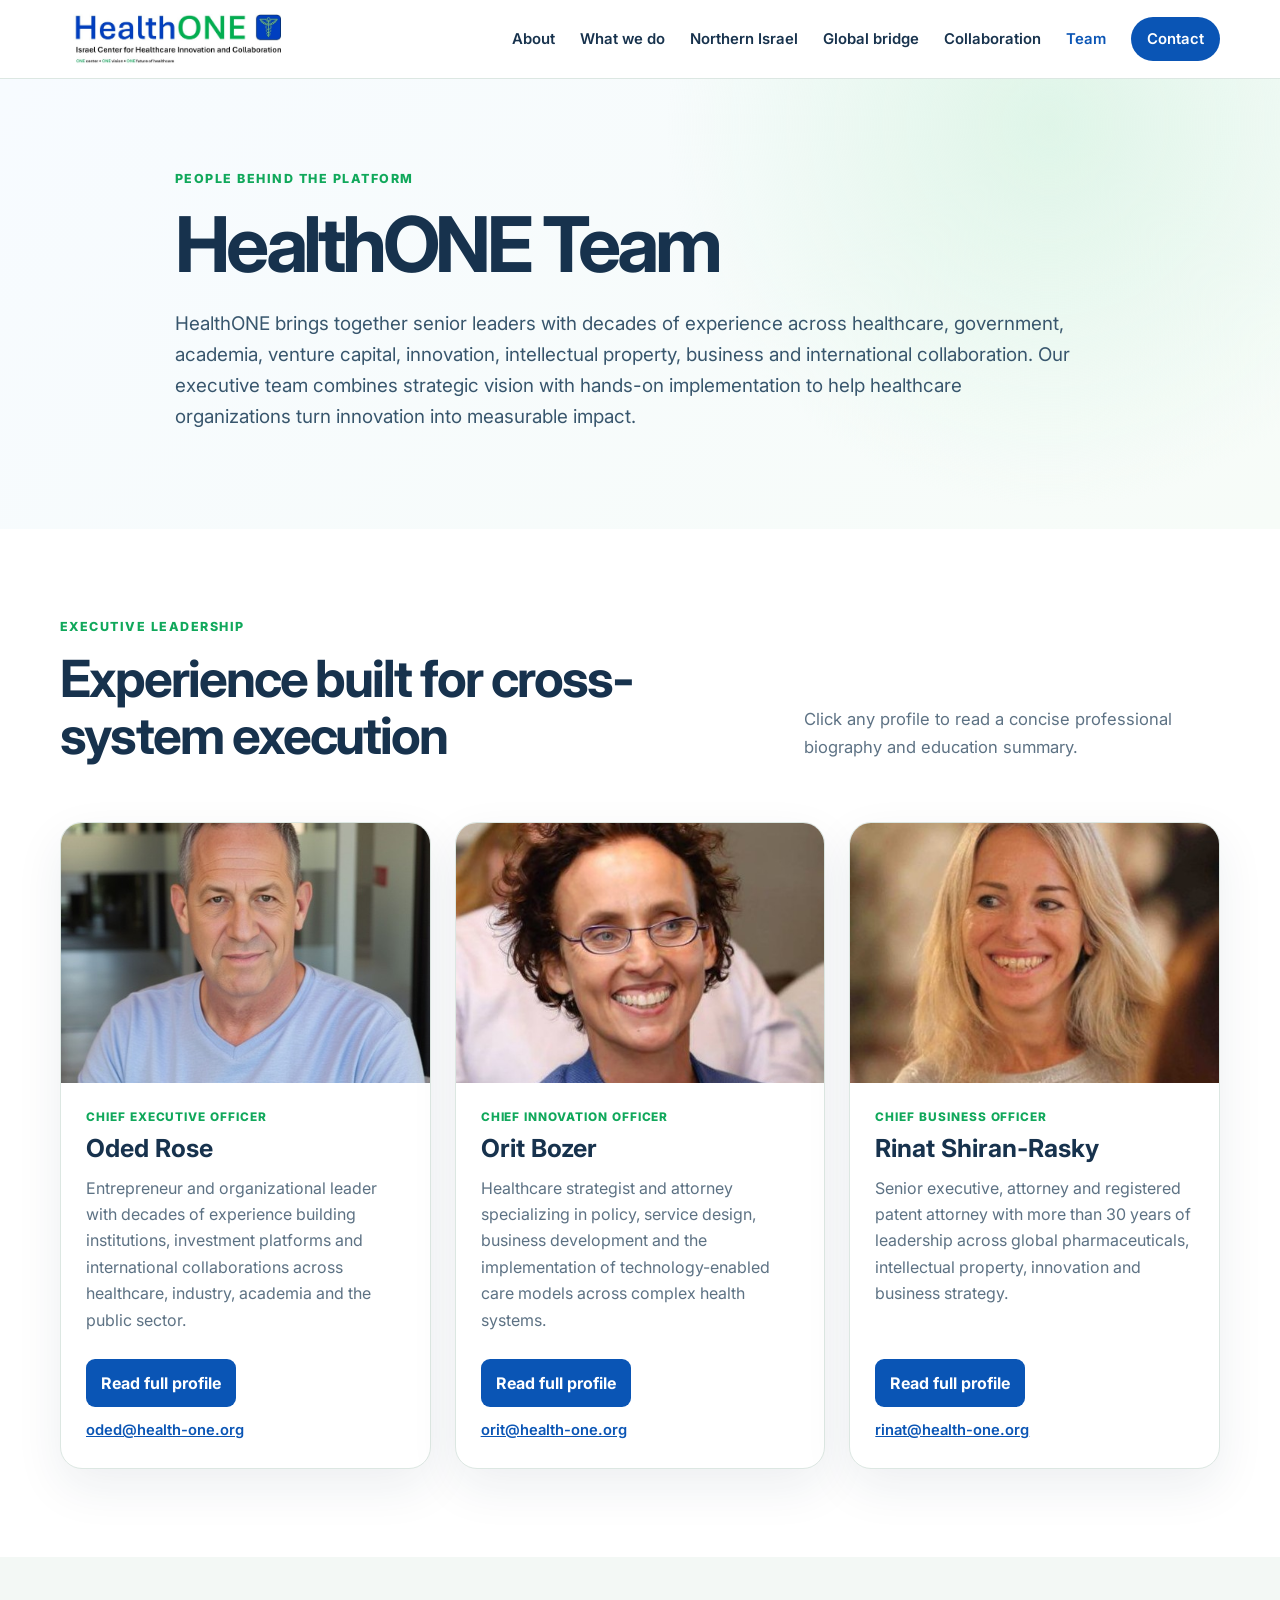
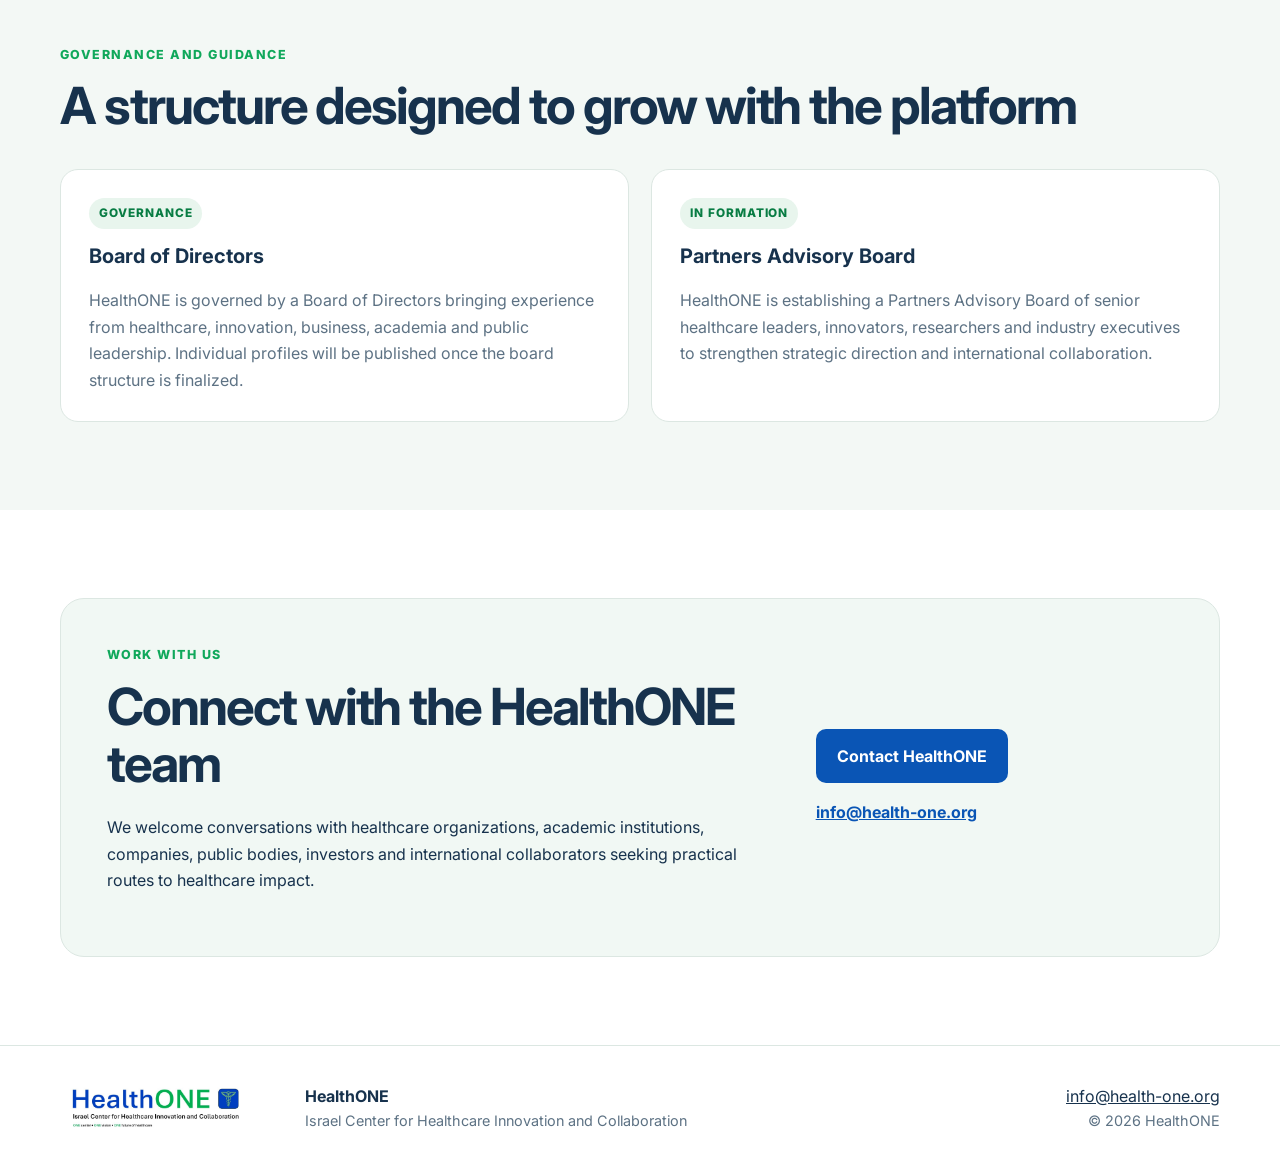
==== commit 9b054a5d: "Update team.html" ====
--- a/team.html
+++ b/team.html
@@ -46,7 +46,7 @@
       },
       {
         "@type": "Person",
-        "name": "Rinat Shiran-Raski",
+        "name": "Rinat Shiran-Rasky",
         "jobTitle": "Chief Business Officer",
         "worksFor": {"@type": "NonprofitOrganization", "name": "HealthONE", "url": "https://health-one.org/"}
       }
@@ -103,10 +103,10 @@
           </article>
 
           <article class="profile-card">
-            <img src="/team-rinat-v2.jpg" alt="Portrait of Rinat Shiran-Raski" width="600" height="600">
+            <img src="/team-rinat-v2.jpg" alt="Portrait of Rinat Shiran-Rasky" width="600" height="600">
             <div class="profile-card-body">
               <p class="profile-role">Chief Business Officer</p>
-              <h3>Rinat Shiran-Raski</h3>
+              <h3>Rinat Shiran-Rasky</h3>
               <p>Senior executive, attorney and registered patent attorney with more than 30 years of leadership across global pharmaceuticals, intellectual property, innovation and business strategy.</p>
               <div class="profile-links"><button class="profile-button" type="button" data-dialog="rinat-profile">Read full profile</button><a href="mailto:rinat@health-one.org">rinat@health-one.org</a></div>
             </div>
@@ -168,9 +168,9 @@
 
   <dialog class="profile-dialog" id="rinat-profile" aria-labelledby="rinat-name">
     <button class="dialog-close" type="button" aria-label="Close profile">×</button>
-    <div class="dialog-profile-header"><img src="/team-rinat-v2.jpg" alt="" width="180" height="180"><div><p class="profile-role">Chief Business Officer</p><h2 id="rinat-name">Rinat Shiran-Raski</h2><p class="credential-line">Adv., Registered Patent Attorney</p><a href="mailto:rinat@health-one.org">rinat@health-one.org</a></div></div>
+    <div class="dialog-profile-header"><img src="/team-rinat-v2.jpg" alt="" width="180" height="180"><div><p class="profile-role">Chief Business Officer</p><h2 id="rinat-name">Rinat Shiran-Rasky</h2><p class="credential-line">Adv., Registered Patent Attorney</p><a href="mailto:rinat@health-one.org">rinat@health-one.org</a></div></div>
     <div class="dialog-copy">
-      <p>Rinat Shiran-Raski is a senior executive, attorney and registered patent attorney with more than 30 years of leadership experience in the global pharmaceutical industry. Her career operates at the intersection of science, intellectual property, law, innovation and business strategy.</p>
+      <p>Rinat Shiran-Rasky is a senior executive, attorney and registered patent attorney with more than 30 years of leadership experience in the global pharmaceutical industry. Her career operates at the intersection of science, intellectual property, law, innovation and business strategy.</p>
       <p>Rinat has formulated and executed business strategies, commercialized innovation, structured international partnerships and led change in complex, multi-stakeholder organizations across dozens of markets. In senior global intellectual-property and international legal roles, she established and led international teams and transformed technical functions into proactive, value-generating business partners.</p>
       <p>At HealthONE, Rinat supports innovation organizations and healthcare providers in moving from concept and pilot stages toward robust business models, strategic alliances, risk management and large-scale implementation. Her work combines regulatory insight, stakeholder alignment, commercialization strategy and end-to-end execution.</p>
       <h3>Education</h3>
